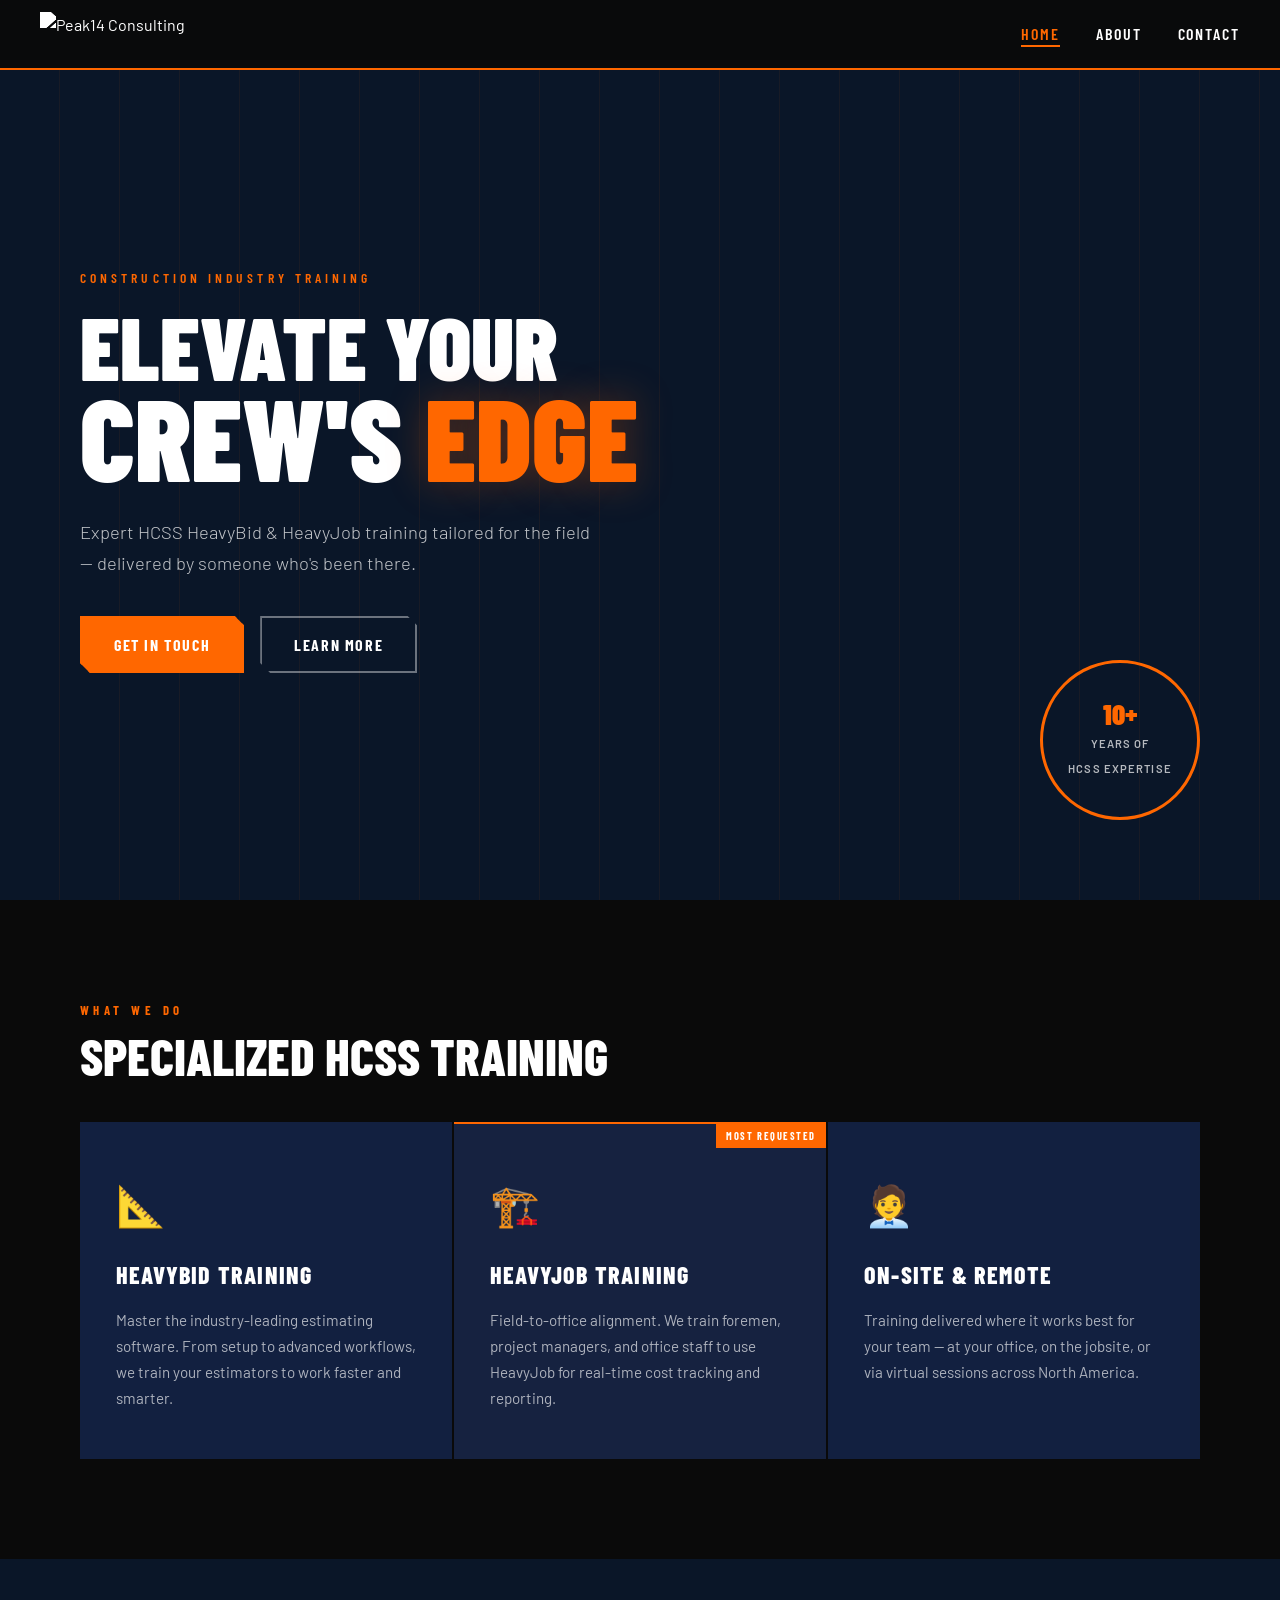
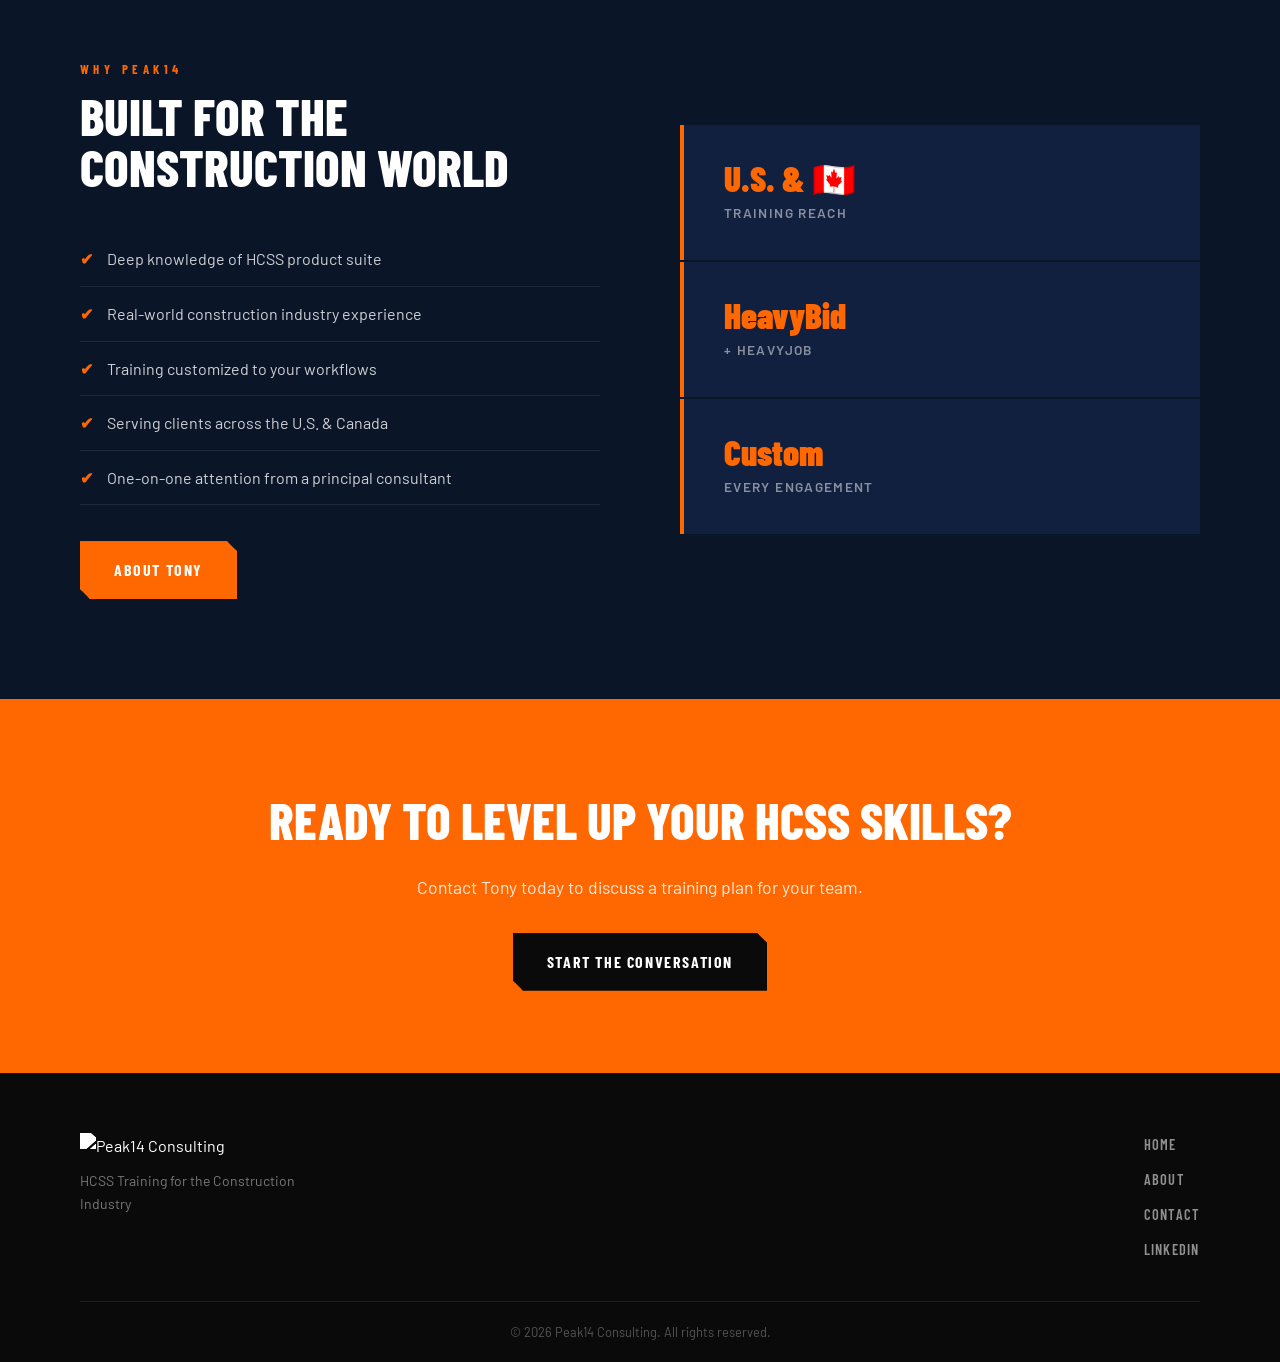
==== index.html @ 45404e65 "Add files via upload" ====
<!DOCTYPE html>
<html lang="en">
<head>
  <meta charset="UTF-8" />
  <meta name="viewport" content="width=device-width, initial-scale=1.0"/>
  <title>Peak14 Consulting | HCSS Training Specialists</title>
  <link rel="stylesheet" href="style.css" />
  <link href="https://fonts.googleapis.com/css2?family=Barlow+Condensed:wght@400;600;700;800;900&family=Barlow:wght@300;400;500;600&display=swap" rel="stylesheet"/>
</head>
<body>

  <!-- NAV -->
  <nav class="navbar">
    <a href="index.html" class="nav-logo">
      <img src="Peak14_logo.png" alt="Peak14 Consulting" class="logo-img" />
    </a>
    <ul class="nav-links">
      <li><a href="index.html" class="active">Home</a></li>
      <li><a href="about.html">About</a></li>
      <li><a href="contact.html">Contact</a></li>
    </ul>
    <button class="hamburger" id="hamburger" aria-label="Menu">
      <span></span><span></span><span></span>
    </button>
  </nav>

  <!-- HERO -->
  <section class="hero">
    <div class="hero-bg-lines"></div>
    <div class="hero-content">
      <div class="hero-eyebrow">Construction Industry Training</div>
      <h1 class="hero-title">
        <span class="line1">ELEVATE YOUR</span>
        <span class="line2">CREW'S <em>EDGE</em></span>
      </h1>
      <p class="hero-sub">Expert HCSS HeavyBid &amp; HeavyJob training tailored for the field — delivered by someone who's been there.</p>
      <div class="hero-cta-row">
        <a href="contact.html" class="btn-primary">Get in Touch</a>
        <a href="about.html" class="btn-ghost">Learn More</a>
      </div>
    </div>
    <div class="hero-badge">
      <div class="badge-inner">
        <span class="badge-num">10+</span>
        <span class="badge-label">Years of<br>HCSS Expertise</span>
      </div>
    </div>
  </section>

  <!-- SERVICES -->
  <section class="services">
    <div class="section-label">What We Do</div>
    <h2 class="section-title">Specialized HCSS Training</h2>
    <div class="services-grid">
      <div class="service-card">
        <div class="service-icon">📐</div>
        <h3>HeavyBid Training</h3>
        <p>Master the industry-leading estimating software. From setup to advanced workflows, we train your estimators to work faster and smarter.</p>
      </div>
      <div class="service-card featured">
        <div class="service-icon">🏗️</div>
        <h3>HeavyJob Training</h3>
        <p>Field-to-office alignment. We train foremen, project managers, and office staff to use HeavyJob for real-time cost tracking and reporting.</p>
      </div>
      <div class="service-card">
        <div class="service-icon">🧑‍💼</div>
        <h3>On-Site &amp; Remote</h3>
        <p>Training delivered where it works best for your team — at your office, on the jobsite, or via virtual sessions across North America.</p>
      </div>
    </div>
  </section>

  <!-- WHY -->
  <section class="why">
    <div class="why-left">
      <div class="section-label">Why Peak14</div>
      <h2 class="section-title">Built for the<br>Construction World</h2>
      <ul class="why-list">
        <li><span class="check">✔</span> Deep knowledge of HCSS product suite</li>
        <li><span class="check">✔</span> Real-world construction industry experience</li>
        <li><span class="check">✔</span> Training customized to your workflows</li>
        <li><span class="check">✔</span> Serving clients across the U.S. &amp; Canada</li>
        <li><span class="check">✔</span> One-on-one attention from a principal consultant</li>
      </ul>
      <a href="about.html" class="btn-primary">About Tony</a>
    </div>
    <div class="why-right">
      <div class="stat-block">
        <div class="stat-num">U.S. &amp; 🇨🇦</div>
        <div class="stat-label">Training Reach</div>
      </div>
      <div class="stat-block">
        <div class="stat-num">HeavyBid</div>
        <div class="stat-label">+ HeavyJob</div>
      </div>
      <div class="stat-block">
        <div class="stat-num">Custom</div>
        <div class="stat-label">Every Engagement</div>
      </div>
    </div>
  </section>

  <!-- CTA BANNER -->
  <section class="cta-banner">
    <h2>Ready to level up your HCSS skills?</h2>
    <p>Contact Tony today to discuss a training plan for your team.</p>
    <a href="contact.html" class="btn-primary">Start the Conversation</a>
  </section>

  <!-- FOOTER -->
  <footer class="footer">
    <div class="footer-inner">
      <div class="footer-brand">
        <img src="Peak14_logo.png" alt="Peak14 Consulting" class="logo-img footer-logo" />
        <p>HCSS Training for the Construction Industry</p>
      </div>
      <div class="footer-links">
        <a href="index.html">Home</a>
        <a href="about.html">About</a>
        <a href="contact.html">Contact</a>
        <a href="https://www.linkedin.com/in/" target="_blank">LinkedIn</a>
      </div>
    </div>
    <div class="footer-bottom">© 2026 Peak14 Consulting. All rights reserved.</div>
  </footer>

  <script src="nav.js"></script>
</body>
</html>
---- style.css ----
/* ===========================
   PEAK14 CONSULTING — STYLES
   Colors: Black, #FF6700 (orange), Navy #0A1628
   =========================== */

:root {
  --black: #0A0A0A;
  --navy: #0A1628;
  --navy-mid: #122040;
  --orange: #FF6700;
  --orange-dark: #CC5200;
  --orange-light: #FF8533;
  --white: #FFFFFF;
  --gray-light: #F4F4F4;
  --gray-mid: #888;
  --gray-border: #222;
  --font-display: 'Barlow Condensed', sans-serif;
  --font-body: 'Barlow', sans-serif;
}

*, *::before, *::after { box-sizing: border-box; margin: 0; padding: 0; }

html { scroll-behavior: smooth; }

body {
  font-family: var(--font-body);
  background: var(--black);
  color: var(--white);
  line-height: 1.6;
  overflow-x: hidden;
}

/* ===== NAVBAR ===== */
.navbar {
  position: fixed;
  top: 0; left: 0; right: 0;
  z-index: 1000;
  display: flex;
  align-items: center;
  justify-content: space-between;
  padding: 0 40px;
  height: 70px;
  background: rgba(10,10,10,0.95);
  border-bottom: 2px solid var(--orange);
  backdrop-filter: blur(8px);
}

.nav-logo { display: flex; align-items: center; text-decoration: none; }

.logo-img {
  height: 44px;
  width: auto;
  filter: brightness(0) invert(1);
  /* If logo has color, remove filter above */
}

.nav-links {
  display: flex;
  gap: 36px;
  list-style: none;
}

.nav-links a {
  font-family: var(--font-display);
  font-size: 1rem;
  font-weight: 600;
  letter-spacing: 0.12em;
  text-transform: uppercase;
  color: var(--white);
  text-decoration: none;
  position: relative;
  padding-bottom: 4px;
  transition: color 0.2s;
}

.nav-links a::after {
  content: '';
  position: absolute;
  bottom: 0; left: 0;
  width: 0; height: 2px;
  background: var(--orange);
  transition: width 0.3s;
}

.nav-links a:hover, .nav-links a.active { color: var(--orange); }
.nav-links a:hover::after, .nav-links a.active::after { width: 100%; }

.hamburger {
  display: none;
  flex-direction: column;
  gap: 5px;
  background: none;
  border: none;
  cursor: pointer;
  padding: 8px;
}
.hamburger span {
  display: block;
  width: 26px; height: 2px;
  background: var(--white);
  transition: all 0.3s;
}

/* ===== BUTTONS ===== */
.btn-primary {
  display: inline-block;
  padding: 14px 32px;
  background: var(--orange);
  color: var(--white);
  font-family: var(--font-display);
  font-size: 1rem;
  font-weight: 700;
  letter-spacing: 0.1em;
  text-transform: uppercase;
  text-decoration: none;
  border: 2px solid var(--orange);
  cursor: pointer;
  transition: background 0.2s, color 0.2s, transform 0.15s;
  clip-path: polygon(0 0, calc(100% - 10px) 0, 100% 10px, 100% 100%, 10px 100%, 0 calc(100% - 10px));
}
.btn-primary:hover {
  background: var(--orange-dark);
  border-color: var(--orange-dark);
  transform: translateY(-2px);
}

.btn-ghost {
  display: inline-block;
  padding: 14px 32px;
  background: transparent;
  color: var(--white);
  font-family: var(--font-display);
  font-size: 1rem;
  font-weight: 700;
  letter-spacing: 0.1em;
  text-transform: uppercase;
  text-decoration: none;
  border: 2px solid rgba(255,255,255,0.4);
  cursor: pointer;
  transition: border-color 0.2s, color 0.2s;
  clip-path: polygon(0 0, calc(100% - 10px) 0, 100% 10px, 100% 100%, 10px 100%, 0 calc(100% - 10px));
}
.btn-ghost:hover { border-color: var(--orange); color: var(--orange); }

.btn-sm { padding: 9px 20px; font-size: 0.85rem; }
.btn-full { width: 100%; text-align: center; }

/* ===== HERO ===== */
.hero {
  min-height: 100vh;
  background: var(--navy);
  position: relative;
  display: flex;
  align-items: center;
  padding: 120px 80px 80px;
  overflow: hidden;
}

.hero-bg-lines {
  position: absolute;
  inset: 0;
  background-image:
    repeating-linear-gradient(
      90deg,
      transparent,
      transparent 59px,
      rgba(255,103,0,0.06) 59px,
      rgba(255,103,0,0.06) 60px
    );
  pointer-events: none;
}

.hero-content {
  position: relative;
  z-index: 1;
  max-width: 700px;
}

.hero-eyebrow {
  font-family: var(--font-display);
  font-size: 0.85rem;
  font-weight: 600;
  letter-spacing: 0.3em;
  text-transform: uppercase;
  color: var(--orange);
  margin-bottom: 16px;
}

.hero-title {
  font-family: var(--font-display);
  font-weight: 900;
  line-height: 0.9;
  text-transform: uppercase;
  margin-bottom: 28px;
}

.hero-title .line1 {
  display: block;
  font-size: clamp(3.5rem, 7vw, 7rem);
  color: var(--white);
}

.hero-title .line2 {
  display: block;
  font-size: clamp(4rem, 9vw, 9rem);
  color: var(--white);
}

.hero-title em {
  font-style: normal;
  color: var(--orange);
  text-shadow: 0 0 40px rgba(255,103,0,0.3);
}

.hero-sub {
  font-size: 1.15rem;
  font-weight: 300;
  color: rgba(255,255,255,0.75);
  max-width: 520px;
  margin-bottom: 36px;
  line-height: 1.7;
}

.hero-cta-row { display: flex; gap: 16px; flex-wrap: wrap; }

.hero-badge {
  position: absolute;
  right: 80px;
  bottom: 80px;
  width: 160px; height: 160px;
  border: 3px solid var(--orange);
  border-radius: 50%;
  display: flex;
  align-items: center;
  justify-content: center;
  animation: spin-slow 20s linear infinite;
}

.badge-inner {
  text-align: center;
  animation: spin-slow 20s linear reverse infinite;
}

.badge-num {
  display: block;
  font-family: var(--font-display);
  font-size: 1.8rem;
  font-weight: 900;
  color: var(--orange);
  line-height: 1;
}

.badge-label {
  font-size: 0.7rem;
  font-weight: 600;
  letter-spacing: 0.1em;
  text-transform: uppercase;
  color: rgba(255,255,255,0.7);
}

@keyframes spin-slow { from { transform: rotate(0deg); } to { transform: rotate(360deg); } }

/* ===== SECTION SHARED ===== */
.section-label {
  font-family: var(--font-display);
  font-size: 0.8rem;
  font-weight: 700;
  letter-spacing: 0.35em;
  text-transform: uppercase;
  color: var(--orange);
  margin-bottom: 10px;
}

.section-title {
  font-family: var(--font-display);
  font-size: clamp(2.2rem, 4vw, 3.5rem);
  font-weight: 800;
  text-transform: uppercase;
  line-height: 1;
  margin-bottom: 40px;
  color: var(--white);
}

/* ===== SERVICES ===== */
.services {
  padding: 100px 80px;
  background: var(--black);
}

.services-grid {
  display: grid;
  grid-template-columns: repeat(3, 1fr);
  gap: 2px;
  margin-top: 0;
}

.service-card {
  background: var(--navy-mid);
  padding: 48px 36px;
  position: relative;
  border-top: 2px solid transparent;
  transition: border-color 0.3s, background 0.3s;
}
.service-card:hover { border-color: var(--orange); background: #172a4a; }
.service-card.featured { background: #162240; border-top: 2px solid var(--orange); }
.service-card.featured::after {
  content: 'MOST REQUESTED';
  position: absolute;
  top: 0; right: 0;
  background: var(--orange);
  color: var(--white);
  font-family: var(--font-display);
  font-size: 0.65rem;
  font-weight: 700;
  letter-spacing: 0.15em;
  padding: 4px 10px;
}

.service-icon {
  font-size: 2.5rem;
  margin-bottom: 20px;
  display: block;
}

.service-card h3 {
  font-family: var(--font-display);
  font-size: 1.5rem;
  font-weight: 800;
  text-transform: uppercase;
  letter-spacing: 0.05em;
  margin-bottom: 14px;
  color: var(--white);
}

.service-card p {
  font-size: 0.95rem;
  color: rgba(255,255,255,0.65);
  line-height: 1.7;
}

/* ===== WHY ===== */
.why {
  padding: 100px 80px;
  background: var(--navy);
  display: grid;
  grid-template-columns: 1fr 1fr;
  gap: 80px;
  align-items: center;
}

.why-list {
  list-style: none;
  margin-bottom: 36px;
}
.why-list li {
  display: flex;
  align-items: flex-start;
  gap: 14px;
  padding: 14px 0;
  border-bottom: 1px solid rgba(255,255,255,0.08);
  font-size: 1rem;
  color: rgba(255,255,255,0.8);
}
.check { color: var(--orange); font-weight: 700; flex-shrink: 0; }

.why-right {
  display: grid;
  grid-template-columns: 1fr;
  gap: 2px;
}

.stat-block {
  background: var(--navy-mid);
  padding: 36px 40px;
  border-left: 4px solid var(--orange);
  transition: background 0.2s;
}
.stat-block:hover { background: #172a4a; }

.stat-num {
  font-family: var(--font-display);
  font-size: 2.2rem;
  font-weight: 900;
  color: var(--orange);
  line-height: 1;
  margin-bottom: 6px;
}
.stat-label {
  font-size: 0.85rem;
  font-weight: 600;
  text-transform: uppercase;
  letter-spacing: 0.1em;
  color: rgba(255,255,255,0.5);
}

/* ===== CTA BANNER ===== */
.cta-banner {
  background: var(--orange);
  padding: 80px;
  text-align: center;
}
.cta-banner h2 {
  font-family: var(--font-display);
  font-size: clamp(2rem, 4vw, 3.2rem);
  font-weight: 800;
  text-transform: uppercase;
  color: var(--white);
  margin-bottom: 12px;
}
.cta-banner p {
  font-size: 1.1rem;
  color: rgba(255,255,255,0.85);
  margin-bottom: 32px;
}
.cta-banner .btn-primary {
  background: var(--black);
  border-color: var(--black);
  color: var(--white);
}
.cta-banner .btn-primary:hover { background: var(--navy); border-color: var(--navy); }

/* ===== FOOTER ===== */
.footer {
  background: var(--black);
  border-top: 2px solid var(--orange);
  padding: 60px 80px 20px;
}

.footer-inner {
  display: flex;
  justify-content: space-between;
  align-items: flex-start;
  margin-bottom: 40px;
  flex-wrap: wrap;
  gap: 30px;
}

.footer-brand img { margin-bottom: 12px; }
.footer-brand p {
  font-size: 0.875rem;
  color: rgba(255,255,255,0.45);
  max-width: 240px;
}

.footer-logo { height: 36px; }

.footer-links {
  display: flex;
  flex-direction: column;
  gap: 12px;
}
.footer-links a {
  color: rgba(255,255,255,0.55);
  text-decoration: none;
  font-size: 0.9rem;
  font-family: var(--font-display);
  font-weight: 600;
  letter-spacing: 0.08em;
  text-transform: uppercase;
  transition: color 0.2s;
}
.footer-links a:hover { color: var(--orange); }

.footer-bottom {
  border-top: 1px solid rgba(255,255,255,0.08);
  padding-top: 20px;
  text-align: center;
  font-size: 0.8rem;
  color: rgba(255,255,255,0.3);
}

/* ===== PAGE HERO (inner pages) ===== */
.page-hero {
  background: var(--navy);
  padding: 150px 80px 80px;
  position: relative;
  overflow: hidden;
}
.page-hero-content { position: relative; z-index: 1; }
.page-title {
  font-family: var(--font-display);
  font-size: clamp(3rem, 7vw, 6rem);
  font-weight: 900;
  text-transform: uppercase;
  color: var(--white);
  line-height: 0.95;
  margin-bottom: 16px;
}
.page-hero p {
  font-size: 1.1rem;
  color: rgba(255,255,255,0.65);
  max-width: 500px;
}

/* ===== BIO SECTION ===== */
.bio-section {
  padding: 100px 80px;
  background: var(--black);
}

.bio-grid {
  display: grid;
  grid-template-columns: 280px 1fr;
  gap: 80px;
  align-items: start;
}

.bio-photo-placeholder {
  width: 240px; height: 240px;
  background: var(--navy-mid);
  border: 3px solid var(--orange);
  display: flex;
  align-items: center;
  justify-content: center;
  position: relative;
  margin-bottom: 20px;
}
.initials {
  font-family: var(--font-display);
  font-size: 5rem;
  font-weight: 900;
  color: var(--orange);
}
.photo-badge {
  position: absolute;
  bottom: -2px; right: -2px;
  background: var(--orange);
  color: var(--white);
  font-family: var(--font-display);
  font-size: 0.7rem;
  font-weight: 700;
  letter-spacing: 0.15em;
  text-transform: uppercase;
  padding: 5px 12px;
}

.linkedin-btn {
  display: flex;
  align-items: center;
  gap: 8px;
  padding: 12px 20px;
  background: #0077B5;
  color: var(--white);
  font-family: var(--font-display);
  font-size: 0.85rem;
  font-weight: 700;
  letter-spacing: 0.08em;
  text-transform: uppercase;
  text-decoration: none;
  transition: background 0.2s;
}
.linkedin-btn:hover { background: #005f91; }

.bio-text-col h2 {
  font-family: var(--font-display);
  font-size: 2.5rem;
  font-weight: 800;
  text-transform: uppercase;
  margin-bottom: 20px;
  color: var(--white);
}
.bio-text-col p {
  font-size: 1rem;
  color: rgba(255,255,255,0.7);
  line-height: 1.8;
  margin-bottom: 16px;
}

.bio-tags {
  display: flex;
  flex-wrap: wrap;
  gap: 10px;
  margin-top: 28px;
}
.tag {
  font-family: var(--font-display);
  font-size: 0.8rem;
  font-weight: 700;
  letter-spacing: 0.1em;
  text-transform: uppercase;
  padding: 6px 14px;
  border: 1.5px solid var(--orange);
  color: var(--orange);
}

/* ===== MAP SECTION ===== */
.map-section {
  padding: 80px;
  background: var(--navy);
}

.map-intro {
  font-size: 1rem;
  color: rgba(255,255,255,0.65);
  margin-bottom: 32px;
}

.map-wrapper { position: relative; }

#map-container {
  background: var(--navy-mid);
  border: 1px solid rgba(255,103,0,0.2);
  padding: 16px;
  position: relative;
  margin-bottom: 20px;
}

#training-map {
  width: 100%;
  height: auto;
  display: block;
}

.map-legend {
  display: flex;
  align-items: center;
  gap: 24px;
  margin-bottom: 40px;
  font-size: 0.85rem;
  color: rgba(255,255,255,0.55);
}

.pin-dot {
  display: inline-block;
  width: 12px; height: 12px;
  border-radius: 50%;
  background: var(--orange);
  border: 2px solid var(--white);
  box-shadow: 0 0 6px rgba(255,103,0,0.6);
}

.training-count {
  font-family: var(--font-display);
  font-weight: 600;
  color: var(--orange);
}
.training-count span { font-size: 1.2rem; }

/* MAP TOOLTIP */
.map-tooltip {
  position: absolute;
  background: var(--black);
  border: 2px solid var(--orange);
  padding: 12px 16px;
  min-width: 180px;
  pointer-events: none;
  z-index: 100;
  font-size: 0.85rem;
}
.map-tooltip.hidden { display: none; }
.map-tooltip strong {
  display: block;
  font-family: var(--font-display);
  font-size: 1rem;
  font-weight: 700;
  color: var(--orange);
  margin-bottom: 4px;
}
.map-tooltip span { color: rgba(255,255,255,0.7); display: block; }

/* TRAINING LIST */
.training-list-section { margin-top: 20px; }
.training-list-header {
  display: flex;
  align-items: center;
  justify-content: space-between;
  margin-bottom: 24px;
}
.training-list-header h3 {
  font-family: var(--font-display);
  font-size: 1.6rem;
  font-weight: 800;
  text-transform: uppercase;
  color: var(--white);
}

.add-form {
  background: var(--navy-mid);
  border: 1px solid rgba(255,103,0,0.3);
  border-left: 4px solid var(--orange);
  padding: 28px;
  margin-bottom: 24px;
}
.add-form h4 {
  font-family: var(--font-display);
  font-size: 1.2rem;
  font-weight: 700;
  text-transform: uppercase;
  color: var(--orange);
  margin-bottom: 20px;
}
.add-form.hidden { display: none; }

.form-row {
  display: grid;
  grid-template-columns: repeat(auto-fit, minmax(160px, 1fr));
  gap: 16px;
  margin-bottom: 16px;
}

.form-group { display: flex; flex-direction: column; gap: 6px; }
.form-group label {
  font-family: var(--font-display);
  font-size: 0.8rem;
  font-weight: 700;
  letter-spacing: 0.1em;
  text-transform: uppercase;
  color: rgba(255,255,255,0.5);
}
.form-group input,
.form-group select,
.form-group textarea {
  background: rgba(10,10,10,0.5);
  border: 1px solid rgba(255,255,255,0.15);
  color: var(--white);
  padding: 10px 14px;
  font-family: var(--font-body);
  font-size: 0.95rem;
  transition: border-color 0.2s;
  outline: none;
}
.form-group input:focus,
.form-group select:focus,
.form-group textarea:focus {
  border-color: var(--orange);
}
.form-group select option { background: var(--navy); }

.form-group-wide { grid-column: span 2; }

.form-actions {
  display: flex;
  gap: 12px;
  margin-top: 8px;
}

.training-cards {
  display: grid;
  grid-template-columns: repeat(auto-fill, minmax(260px, 1fr));
  gap: 16px;
}

.training-card {
  background: var(--navy-mid);
  border-top: 3px solid var(--orange);
  padding: 20px 22px;
  position: relative;
  transition: background 0.2s;
}
.training-card:hover { background: #172a4a; }
.training-card-city {
  font-family: var(--font-display);
  font-size: 1.3rem;
  font-weight: 800;
  text-transform: uppercase;
  color: var(--white);
}
.training-card-meta {
  font-size: 0.82rem;
  color: rgba(255,255,255,0.5);
  margin-top: 4px;
}
.training-card-type {
  display: inline-block;
  margin-top: 10px;
  padding: 3px 10px;
  background: rgba(255,103,0,0.15);
  color: var(--orange);
  font-family: var(--font-display);
  font-size: 0.78rem;
  font-weight: 700;
  letter-spacing: 0.1em;
  text-transform: uppercase;
}
.training-card-delete {
  position: absolute;
  top: 12px; right: 12px;
  background: none;
  border: none;
  color: rgba(255,255,255,0.2);
  cursor: pointer;
  font-size: 1rem;
  line-height: 1;
  transition: color 0.2s;
}
.training-card-delete:hover { color: #ff4444; }

/* ===== CONTACT SECTION ===== */
.contact-section {
  padding: 100px 80px;
  background: var(--black);
}
.contact-grid {
  display: grid;
  grid-template-columns: 1fr 1fr;
  gap: 80px;
  align-items: start;
}

.contact-info h2 {
  font-family: var(--font-display);
  font-size: 2.5rem;
  font-weight: 800;
  text-transform: uppercase;
  color: var(--white);
  margin-bottom: 20px;
}
.contact-info > p {
  font-size: 1rem;
  color: rgba(255,255,255,0.65);
  line-height: 1.8;
  margin-bottom: 36px;
}

.contact-items { display: flex; flex-direction: column; gap: 24px; margin-bottom: 36px; }
.contact-item {
  display: flex;
  align-items: flex-start;
  gap: 16px;
}
.contact-icon { font-size: 1.5rem; flex-shrink: 0; }
.contact-item strong { font-weight: 600; font-size: 0.9rem; color: var(--white); }
.contact-link {
  color: var(--orange);
  text-decoration: none;
  font-size: 0.9rem;
  transition: color 0.2s;
}
.contact-link:hover { color: var(--orange-light); }
.contact-item > div { font-size: 0.9rem; color: rgba(255,255,255,0.6); }

.linkedin-cta {
  display: inline-flex;
  align-items: center;
}

.contact-form-card {
  background: var(--navy-mid);
  padding: 44px;
  border-top: 3px solid var(--orange);
}
.contact-form-card h3 {
  font-family: var(--font-display);
  font-size: 1.8rem;
  font-weight: 800;
  text-transform: uppercase;
  color: var(--white);
  margin-bottom: 8px;
}
.form-note {
  font-size: 0.875rem;
  color: rgba(255,255,255,0.5);
  margin-bottom: 28px;
}

.contact-form {
  display: flex;
  flex-direction: column;
  gap: 18px;
}

.form-success {
  text-align: center;
  padding: 60px 20px;
}
.form-success.hidden { display: none; }
.success-icon {
  width: 60px; height: 60px;
  border-radius: 50%;
  background: var(--orange);
  font-size: 1.5rem;
  line-height: 60px;
  margin: 0 auto 20px;
}
.form-success h4 {
  font-family: var(--font-display);
  font-size: 1.8rem;
  text-transform: uppercase;
  margin-bottom: 8px;
}
.form-success p { color: rgba(255,255,255,0.6); }

/* ===== HIDDEN UTIL ===== */
.hidden { display: none !important; }

/* ===== RESPONSIVE ===== */
@media (max-width: 900px) {
  .navbar { padding: 0 24px; }
  .nav-links { display: none; flex-direction: column; position: absolute; top: 70px; left: 0; right: 0; background: var(--black); padding: 20px 24px; border-bottom: 2px solid var(--orange); gap: 16px; }
  .nav-links.open { display: flex; }
  .hamburger { display: flex; }

  .hero { padding: 120px 24px 80px; }
  .hero-badge { display: none; }

  .services { padding: 60px 24px; }
  .services-grid { grid-template-columns: 1fr; }

  .why { padding: 60px 24px; grid-template-columns: 1fr; gap: 40px; }

  .cta-banner { padding: 60px 24px; }

  .footer { padding: 40px 24px 20px; }
  .footer-inner { flex-direction: column; }

  .page-hero { padding: 120px 24px 60px; }

  .bio-section { padding: 60px 24px; }
  .bio-grid { grid-template-columns: 1fr; gap: 40px; }

  .map-section { padding: 60px 24px; }

  .contact-section { padding: 60px 24px; }
  .contact-grid { grid-template-columns: 1fr; gap: 50px; }

  .form-group-wide { grid-column: span 1; }
}
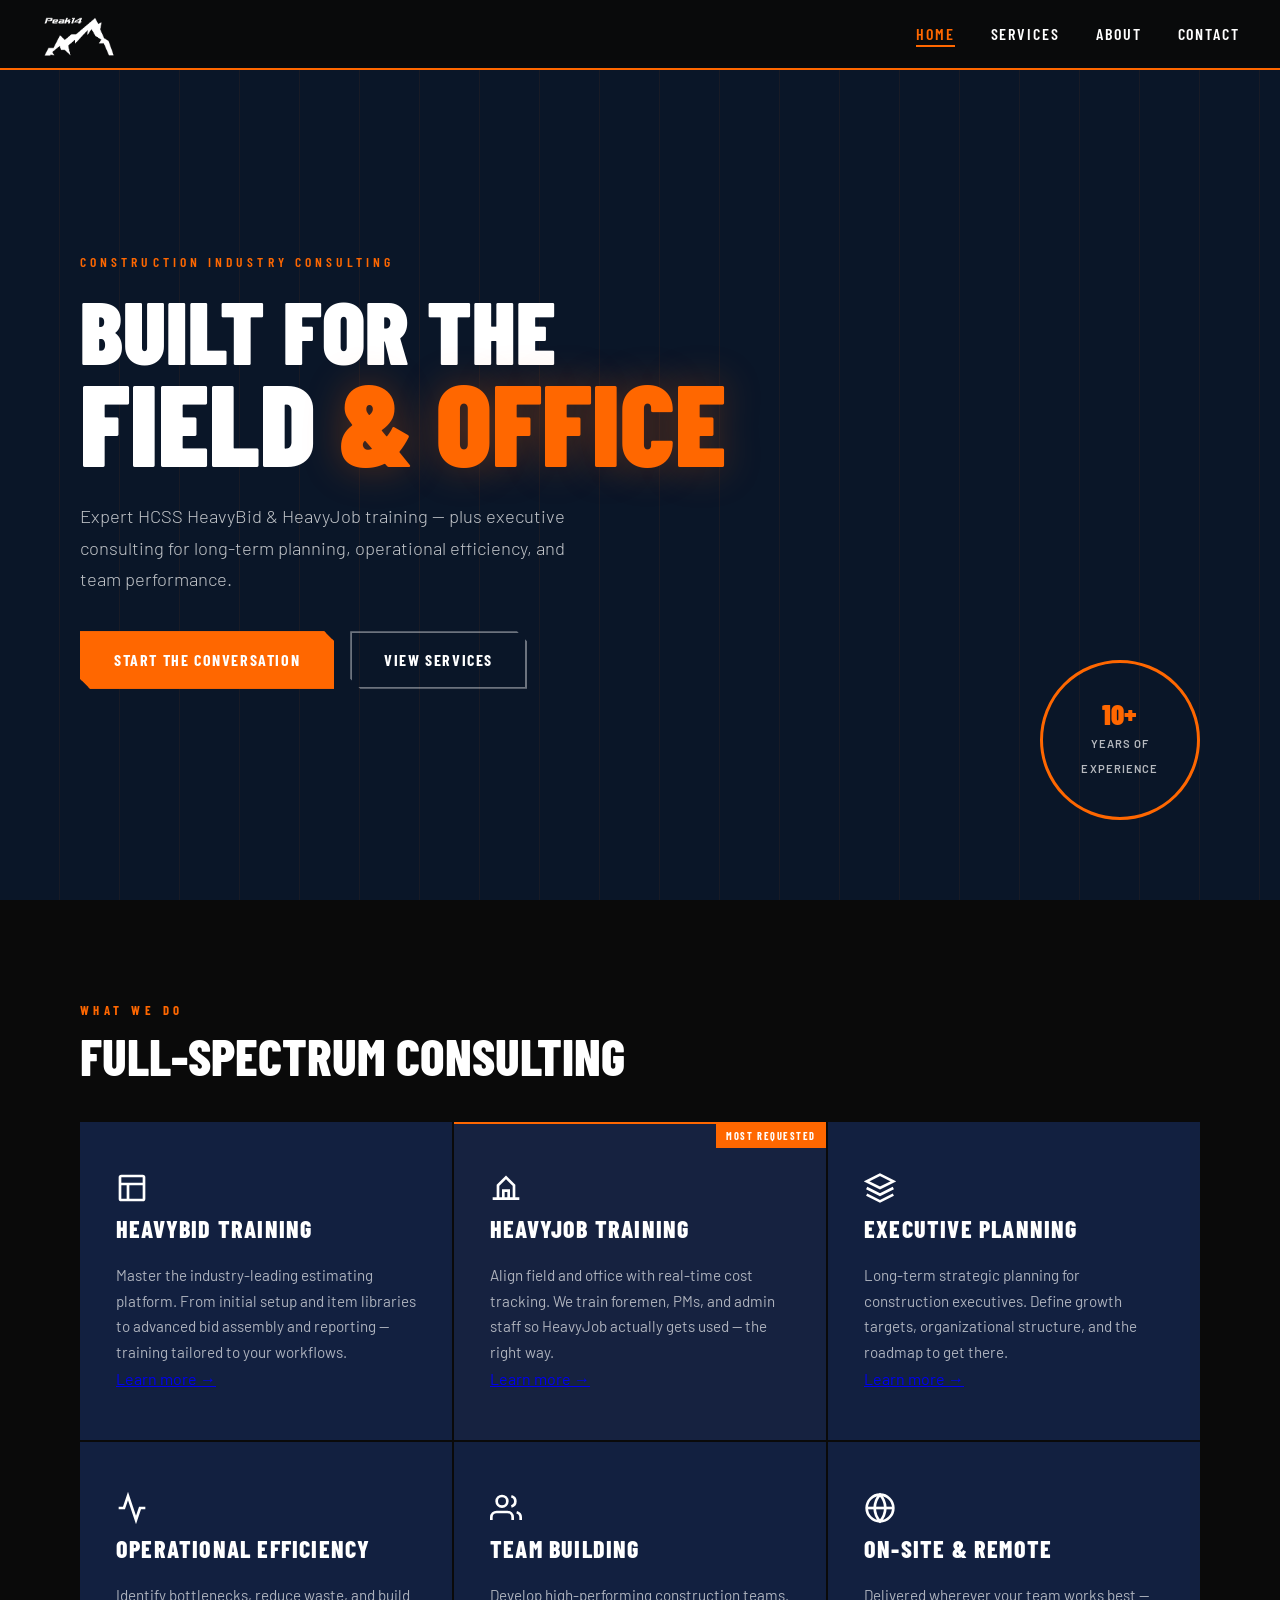
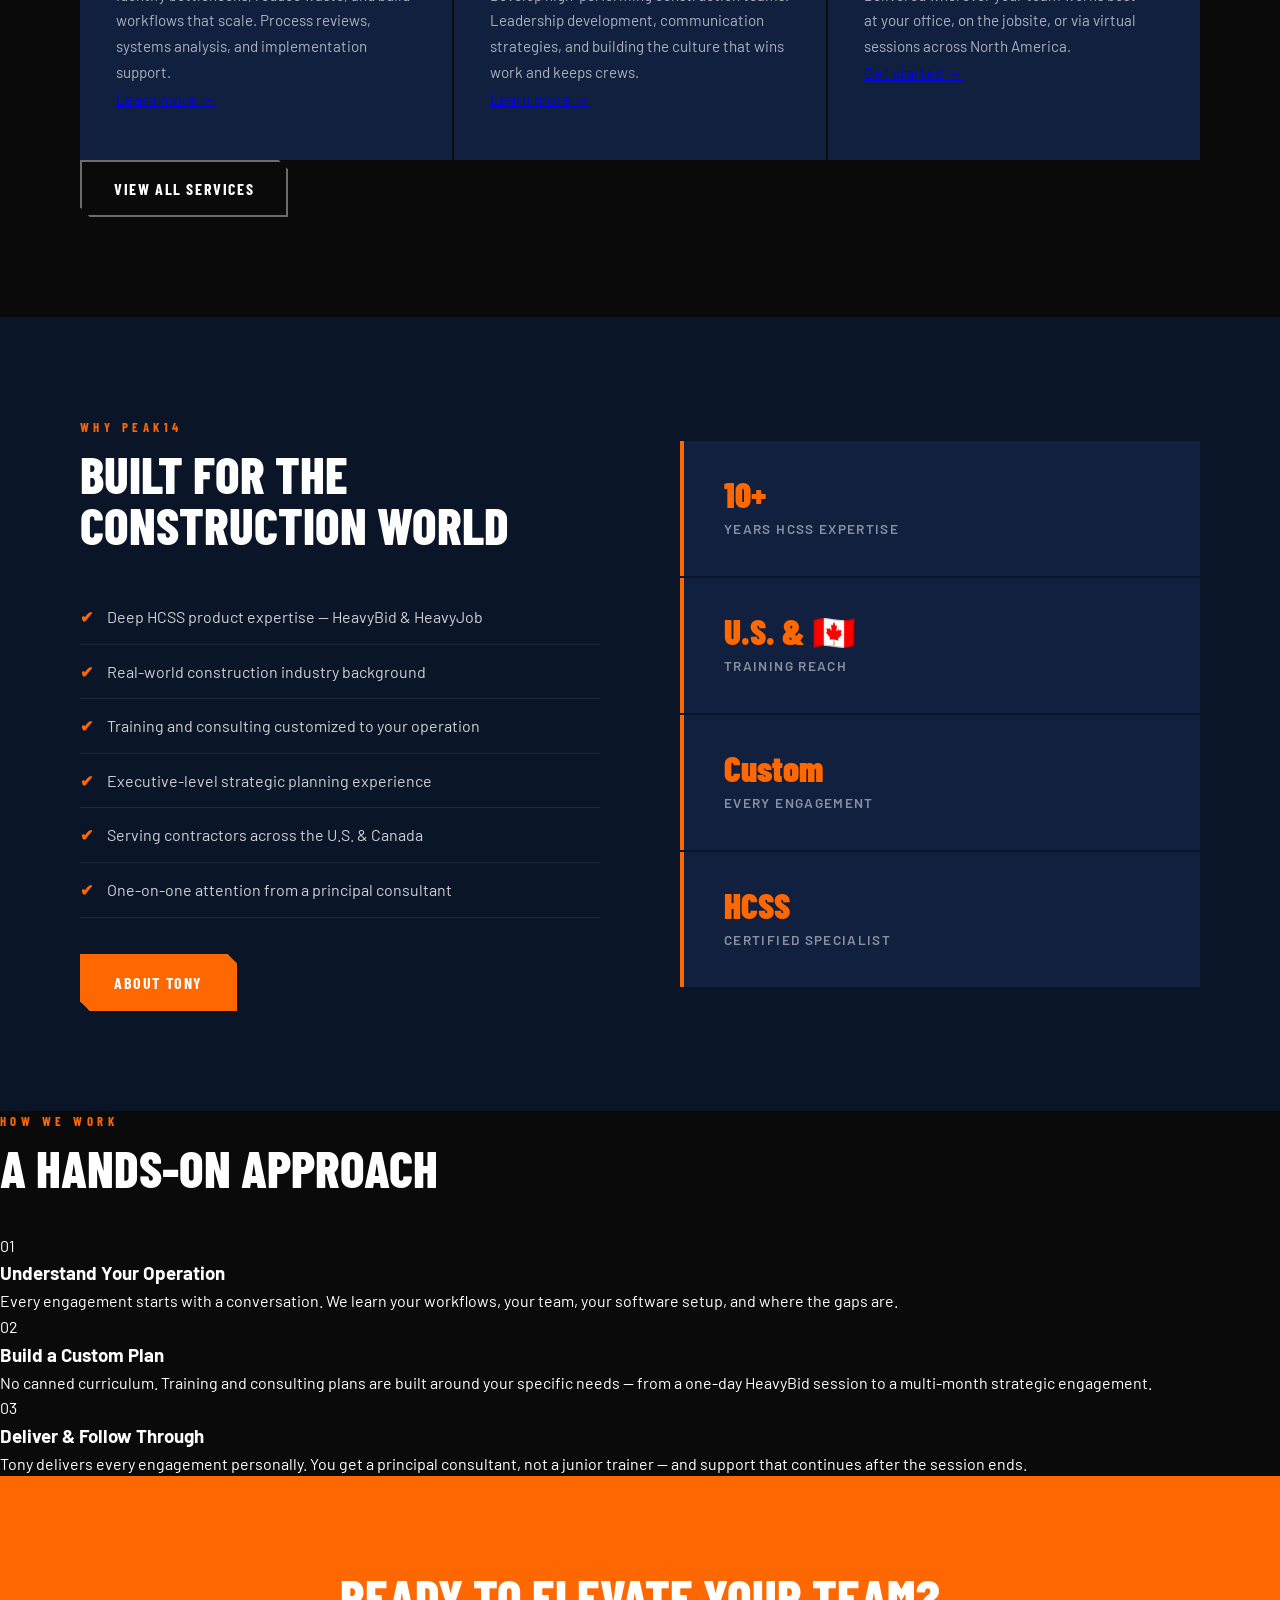
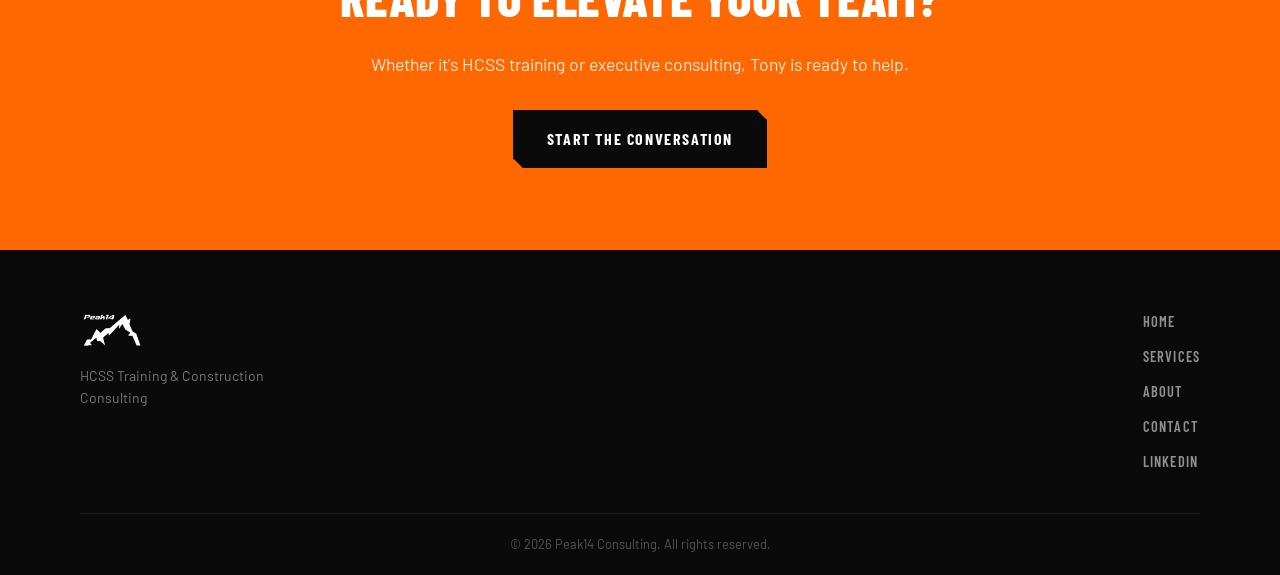
==== commit d3b6e5ca: "Update title and content for consulting services" ====
--- a/index.html
+++ b/index.html
@@ -3,7 +3,7 @@
 <head>
   <meta charset="UTF-8" />
   <meta name="viewport" content="width=device-width, initial-scale=1.0"/>
-  <title>Peak14 Consulting | HCSS Training Specialists</title>
+  <title>Peak14 Consulting | HCSS Training & Construction Consulting</title>
   <link rel="stylesheet" href="style.css" />
   <link href="https://fonts.googleapis.com/css2?family=Barlow+Condensed:wght@400;600;700;800;900&family=Barlow:wght@300;400;500;600&display=swap" rel="stylesheet"/>
 </head>
@@ -16,6 +16,7 @@
     </a>
     <ul class="nav-links">
       <li><a href="index.html" class="active">Home</a></li>
+      <li><a href="services.html">Services</a></li>
       <li><a href="about.html">About</a></li>
       <li><a href="contact.html">Contact</a></li>
     </ul>
@@ -28,82 +29,136 @@
   <section class="hero">
     <div class="hero-bg-lines"></div>
     <div class="hero-content">
-      <div class="hero-eyebrow">Construction Industry Training</div>
+      <div class="hero-eyebrow">Construction Industry Consulting</div>
       <h1 class="hero-title">
-        <span class="line1">ELEVATE YOUR</span>
-        <span class="line2">CREW'S <em>EDGE</em></span>
+        <span class="line1">BUILT FOR THE</span>
+        <span class="line2">FIELD <em>&amp; OFFICE</em></span>
       </h1>
-      <p class="hero-sub">Expert HCSS HeavyBid &amp; HeavyJob training tailored for the field — delivered by someone who's been there.</p>
+      <p class="hero-sub">Expert HCSS HeavyBid &amp; HeavyJob training — plus executive consulting for long-term planning, operational efficiency, and team performance.</p>
       <div class="hero-cta-row">
-        <a href="contact.html" class="btn-primary">Get in Touch</a>
-        <a href="about.html" class="btn-ghost">Learn More</a>
+        <a href="contact.html" class="btn-primary">Start the Conversation</a>
+        <a href="services.html" class="btn-ghost">View Services</a>
       </div>
     </div>
     <div class="hero-badge">
       <div class="badge-inner">
         <span class="badge-num">10+</span>
-        <span class="badge-label">Years of<br>HCSS Expertise</span>
+        <span class="badge-label">Years of<br>Experience</span>
       </div>
     </div>
   </section>
 
-  <!-- SERVICES -->
+  <!-- SERVICES OVERVIEW -->
   <section class="services">
     <div class="section-label">What We Do</div>
-    <h2 class="section-title">Specialized HCSS Training</h2>
-    <div class="services-grid">
+    <h2 class="section-title">Full-Spectrum Consulting</h2>
+    <div class="services-grid services-grid-2x3">
       <div class="service-card">
-        <div class="service-icon">📐</div>
+        <div class="service-icon-wrap"><svg width="32" height="32" viewBox="0 0 24 24" fill="none" stroke="currentColor" stroke-width="2"><rect x="3" y="3" width="18" height="18" rx="1"/><path d="M3 9h18M9 21V9"/></svg></div>
         <h3>HeavyBid Training</h3>
-        <p>Master the industry-leading estimating software. From setup to advanced workflows, we train your estimators to work faster and smarter.</p>
+        <p>Master the industry-leading estimating platform. From initial setup and item libraries to advanced bid assembly and reporting — training tailored to your workflows.</p>
+        <a href="services.html#heavybid" class="card-link">Learn more &rarr;</a>
       </div>
       <div class="service-card featured">
-        <div class="service-icon">🏗️</div>
+        <div class="service-icon-wrap"><svg width="32" height="32" viewBox="0 0 24 24" fill="none" stroke="currentColor" stroke-width="2"><path d="M2 20h20M6 20V10l6-6 6 6v10"/><path d="M10 20v-6h4v6"/></svg></div>
         <h3>HeavyJob Training</h3>
-        <p>Field-to-office alignment. We train foremen, project managers, and office staff to use HeavyJob for real-time cost tracking and reporting.</p>
+        <p>Align field and office with real-time cost tracking. We train foremen, PMs, and admin staff so HeavyJob actually gets used — the right way.</p>
+        <a href="services.html#heavyjob" class="card-link">Learn more &rarr;</a>
       </div>
       <div class="service-card">
-        <div class="service-icon">🧑‍💼</div>
+        <div class="service-icon-wrap"><svg width="32" height="32" viewBox="0 0 24 24" fill="none" stroke="currentColor" stroke-width="2"><path d="M12 2L2 7l10 5 10-5-10-5zM2 17l10 5 10-5M2 12l10 5 10-5"/></svg></div>
+        <h3>Executive Planning</h3>
+        <p>Long-term strategic planning for construction executives. Define growth targets, organizational structure, and the roadmap to get there.</p>
+        <a href="services.html#planning" class="card-link">Learn more &rarr;</a>
+      </div>
+      <div class="service-card">
+        <div class="service-icon-wrap"><svg width="32" height="32" viewBox="0 0 24 24" fill="none" stroke="currentColor" stroke-width="2"><polyline points="22 12 18 12 15 21 9 3 6 12 2 12"/></svg></div>
+        <h3>Operational Efficiency</h3>
+        <p>Identify bottlenecks, reduce waste, and build workflows that scale. Process reviews, systems analysis, and implementation support.</p>
+        <a href="services.html#efficiency" class="card-link">Learn more &rarr;</a>
+      </div>
+      <div class="service-card">
+        <div class="service-icon-wrap"><svg width="32" height="32" viewBox="0 0 24 24" fill="none" stroke="currentColor" stroke-width="2"><path d="M17 21v-2a4 4 0 0 0-4-4H5a4 4 0 0 0-4 4v2"/><circle cx="9" cy="7" r="4"/><path d="M23 21v-2a4 4 0 0 0-3-3.87M16 3.13a4 4 0 0 1 0 7.75"/></svg></div>
+        <h3>Team Building</h3>
+        <p>Develop high-performing construction teams. Leadership development, communication strategies, and building the culture that wins work and keeps crews.</p>
+        <a href="services.html#teams" class="card-link">Learn more &rarr;</a>
+      </div>
+      <div class="service-card">
+        <div class="service-icon-wrap"><svg width="32" height="32" viewBox="0 0 24 24" fill="none" stroke="currentColor" stroke-width="2"><circle cx="12" cy="12" r="10"/><line x1="2" y1="12" x2="22" y2="12"/><path d="M12 2a15.3 15.3 0 0 1 4 10 15.3 15.3 0 0 1-4 10 15.3 15.3 0 0 1-4-10 15.3 15.3 0 0 1 4-10z"/></svg></div>
         <h3>On-Site &amp; Remote</h3>
-        <p>Training delivered where it works best for your team — at your office, on the jobsite, or via virtual sessions across North America.</p>
+        <p>Delivered wherever your team works best — at your office, on the jobsite, or via virtual sessions across North America.</p>
+        <a href="contact.html" class="card-link">Get started &rarr;</a>
       </div>
+    </div>
+    <div class="services-cta">
+      <a href="services.html" class="btn-ghost">View All Services</a>
     </div>
   </section>
 
-  <!-- WHY -->
+  <!-- WHY PEAK14 -->
   <section class="why">
     <div class="why-left">
       <div class="section-label">Why Peak14</div>
       <h2 class="section-title">Built for the<br>Construction World</h2>
       <ul class="why-list">
-        <li><span class="check">✔</span> Deep knowledge of HCSS product suite</li>
-        <li><span class="check">✔</span> Real-world construction industry experience</li>
-        <li><span class="check">✔</span> Training customized to your workflows</li>
-        <li><span class="check">✔</span> Serving clients across the U.S. &amp; Canada</li>
+        <li><span class="check">✔</span> Deep HCSS product expertise — HeavyBid &amp; HeavyJob</li>
+        <li><span class="check">✔</span> Real-world construction industry background</li>
+        <li><span class="check">✔</span> Training and consulting customized to your operation</li>
+        <li><span class="check">✔</span> Executive-level strategic planning experience</li>
+        <li><span class="check">✔</span> Serving contractors across the U.S. &amp; Canada</li>
         <li><span class="check">✔</span> One-on-one attention from a principal consultant</li>
       </ul>
       <a href="about.html" class="btn-primary">About Tony</a>
     </div>
     <div class="why-right">
       <div class="stat-block">
+        <div class="stat-num">10+</div>
+        <div class="stat-label">Years HCSS Expertise</div>
+      </div>
+      <div class="stat-block">
         <div class="stat-num">U.S. &amp; 🇨🇦</div>
         <div class="stat-label">Training Reach</div>
       </div>
       <div class="stat-block">
-        <div class="stat-num">HeavyBid</div>
-        <div class="stat-label">+ HeavyJob</div>
+        <div class="stat-num">Custom</div>
+        <div class="stat-label">Every Engagement</div>
       </div>
       <div class="stat-block">
-        <div class="stat-num">Custom</div>
-        <div class="stat-label">Every Engagement</div>
+        <div class="stat-num">HCSS</div>
+        <div class="stat-label">Certified Specialist</div>
+      </div>
+    </div>
+  </section>
+
+  <!-- APPROACH SECTION -->
+  <section class="approach">
+    <div class="approach-inner">
+      <div class="section-label">How We Work</div>
+      <h2 class="section-title">A Hands-On Approach</h2>
+      <div class="approach-steps">
+        <div class="approach-step">
+          <div class="step-num">01</div>
+          <h3>Understand Your Operation</h3>
+          <p>Every engagement starts with a conversation. We learn your workflows, your team, your software setup, and where the gaps are.</p>
+        </div>
+        <div class="approach-step">
+          <div class="step-num">02</div>
+          <h3>Build a Custom Plan</h3>
+          <p>No canned curriculum. Training and consulting plans are built around your specific needs — from a one-day HeavyBid session to a multi-month strategic engagement.</p>
+        </div>
+        <div class="approach-step">
+          <div class="step-num">03</div>
+          <h3>Deliver &amp; Follow Through</h3>
+          <p>Tony delivers every engagement personally. You get a principal consultant, not a junior trainer — and support that continues after the session ends.</p>
+        </div>
       </div>
     </div>
   </section>
 
   <!-- CTA BANNER -->
   <section class="cta-banner">
-    <h2>Ready to level up your HCSS skills?</h2>
-    <p>Contact Tony today to discuss a training plan for your team.</p>
+    <h2>Ready to elevate your team?</h2>
+    <p>Whether it's HCSS training or executive consulting, Tony is ready to help.</p>
     <a href="contact.html" class="btn-primary">Start the Conversation</a>
   </section>
 
@@ -112,13 +167,14 @@
     <div class="footer-inner">
       <div class="footer-brand">
         <img src="Peak14_logo.png" alt="Peak14 Consulting" class="logo-img footer-logo" />
-        <p>HCSS Training for the Construction Industry</p>
+        <p>HCSS Training &amp; Construction Consulting</p>
       </div>
       <div class="footer-links">
         <a href="index.html">Home</a>
+        <a href="services.html">Services</a>
         <a href="about.html">About</a>
         <a href="contact.html">Contact</a>
-        <a href="https://www.linkedin.com/in/" target="_blank">LinkedIn</a>
+        <a href="https://www.linkedin.com/in/tonydanderson" target="_blank">LinkedIn</a>
       </div>
     </div>
     <div class="footer-bottom">© 2026 Peak14 Consulting. All rights reserved.</div>
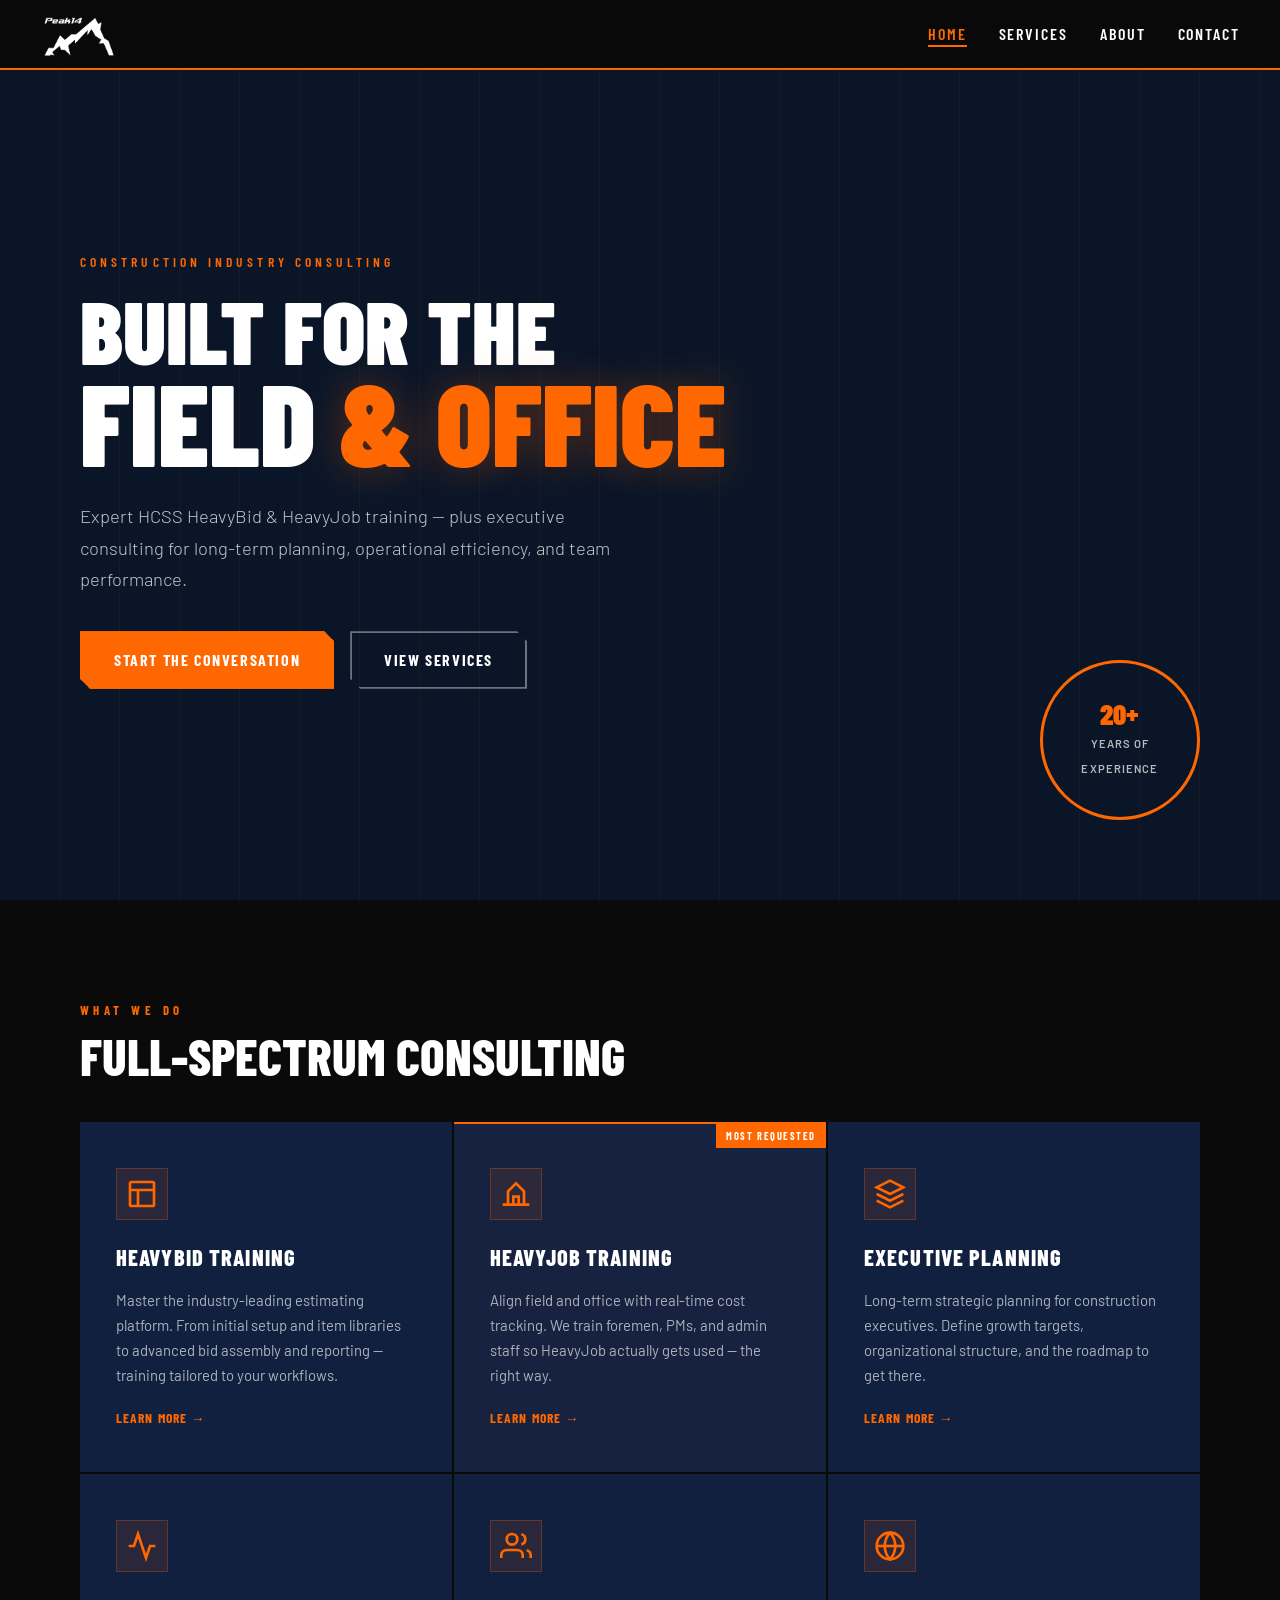
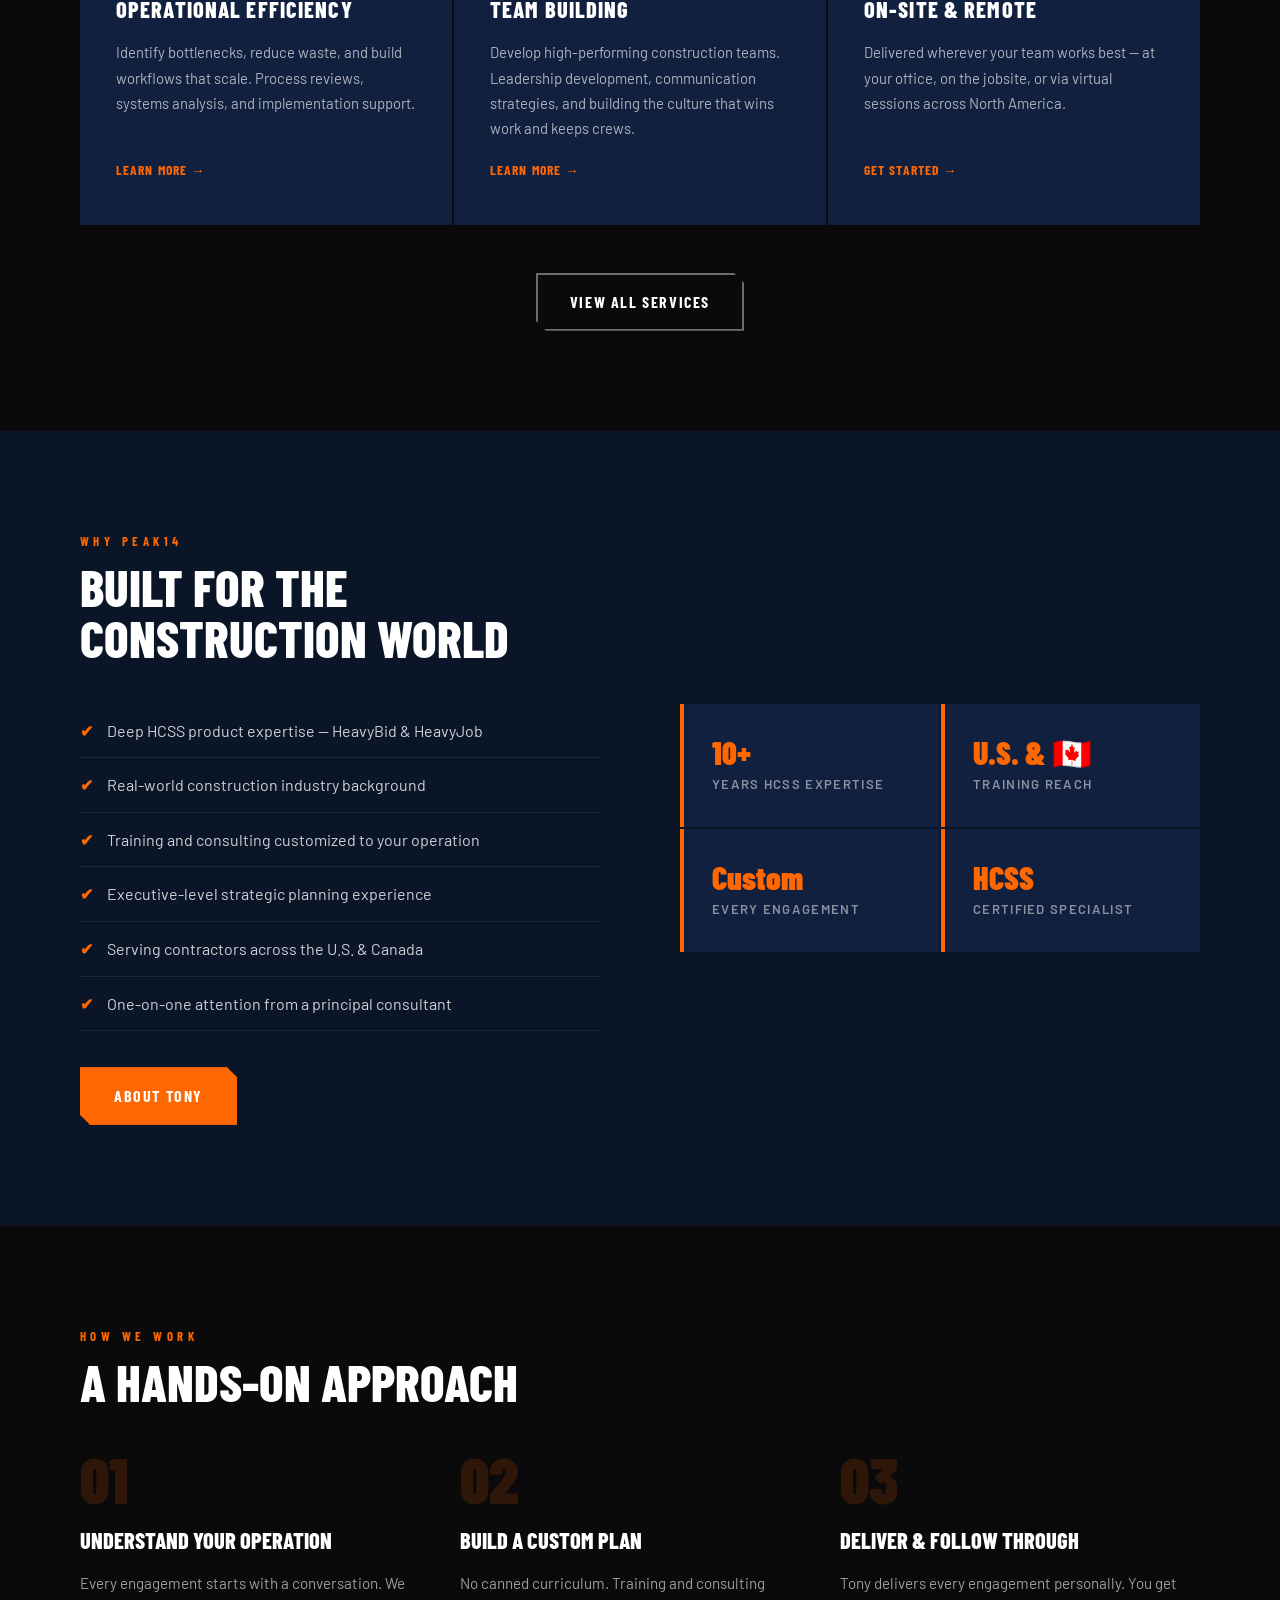
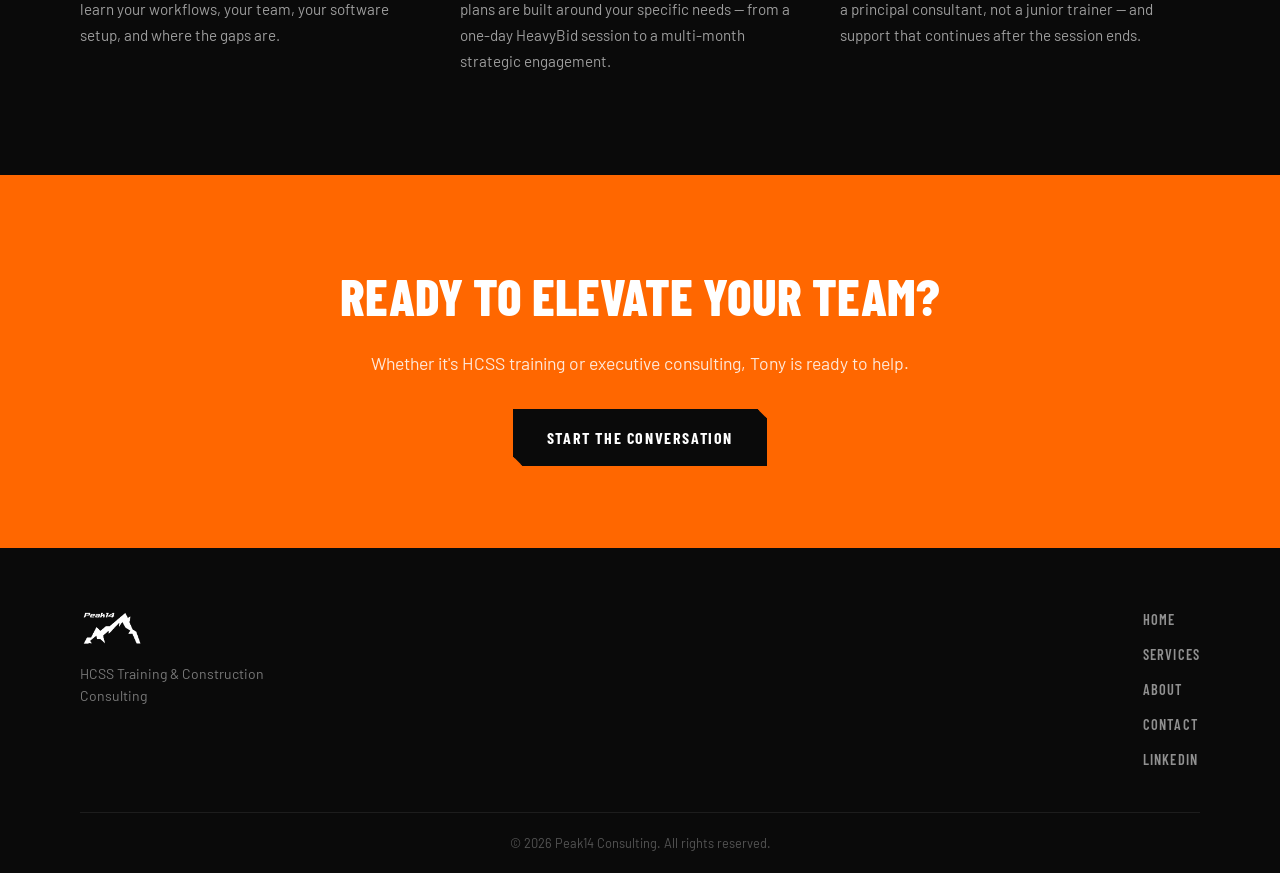
==== commit 0104d48c: "Update badge number from 10 to 20" ====
--- a/index.html
+++ b/index.html
@@ -42,7 +42,7 @@
     </div>
     <div class="hero-badge">
       <div class="badge-inner">
-        <span class="badge-num">10+</span>
+        <span class="badge-num">20+</span>
         <span class="badge-label">Years of<br>Experience</span>
       </div>
     </div>
--- a/style.css
+++ b/style.css
@@ -40,7 +40,7 @@
   justify-content: space-between;
   padding: 0 40px;
   height: 70px;
-  background: rgba(10,10,10,0.95);
+  background: rgba(10,10,10,0.97);
   border-bottom: 2px solid var(--orange);
   backdrop-filter: blur(8px);
 }
@@ -51,12 +51,11 @@
   height: 44px;
   width: auto;
   filter: brightness(0) invert(1);
-  /* If logo has color, remove filter above */
 }
 
 .nav-links {
   display: flex;
-  gap: 36px;
+  gap: 32px;
   list-style: none;
 }
 
@@ -173,7 +172,7 @@
 .hero-content {
   position: relative;
   z-index: 1;
-  max-width: 700px;
+  max-width: 720px;
 }
 
 .hero-eyebrow {
@@ -216,7 +215,7 @@
   font-size: 1.15rem;
   font-weight: 300;
   color: rgba(255,255,255,0.75);
-  max-width: 520px;
+  max-width: 560px;
   margin-bottom: 36px;
   line-height: 1.7;
 }
@@ -291,15 +290,20 @@
   display: grid;
   grid-template-columns: repeat(3, 1fr);
   gap: 2px;
-  margin-top: 0;
+}
+
+.services-grid-2x3 {
+  grid-template-columns: repeat(3, 1fr);
 }
 
 .service-card {
   background: var(--navy-mid);
-  padding: 48px 36px;
+  padding: 44px 36px;
   position: relative;
   border-top: 2px solid transparent;
   transition: border-color 0.3s, background 0.3s;
+  display: flex;
+  flex-direction: column;
 }
 .service-card:hover { border-color: var(--orange); background: #172a4a; }
 .service-card.featured { background: #162240; border-top: 2px solid var(--orange); }
@@ -316,26 +320,52 @@
   padding: 4px 10px;
 }
 
-.service-icon {
-  font-size: 2.5rem;
+.service-icon-wrap {
+  width: 52px; height: 52px;
+  display: flex;
+  align-items: center;
+  justify-content: center;
+  background: rgba(255,103,0,0.1);
+  border: 1px solid rgba(255,103,0,0.25);
   margin-bottom: 20px;
-  display: block;
+  color: var(--orange);
+  flex-shrink: 0;
 }
 
 .service-card h3 {
   font-family: var(--font-display);
-  font-size: 1.5rem;
+  font-size: 1.4rem;
   font-weight: 800;
   text-transform: uppercase;
   letter-spacing: 0.05em;
-  margin-bottom: 14px;
+  margin-bottom: 12px;
   color: var(--white);
 }
 
 .service-card p {
-  font-size: 0.95rem;
+  font-size: 0.93rem;
   color: rgba(255,255,255,0.65);
   line-height: 1.7;
+  flex: 1;
+}
+
+.card-link {
+  display: inline-block;
+  margin-top: 18px;
+  font-family: var(--font-display);
+  font-size: 0.85rem;
+  font-weight: 700;
+  letter-spacing: 0.08em;
+  text-transform: uppercase;
+  color: var(--orange);
+  text-decoration: none;
+  transition: color 0.2s;
+}
+.card-link:hover { color: var(--orange-light); }
+
+.services-cta {
+  margin-top: 48px;
+  text-align: center;
 }
 
 /* ===== WHY ===== */
@@ -365,13 +395,13 @@
 
 .why-right {
   display: grid;
-  grid-template-columns: 1fr;
+  grid-template-columns: 1fr 1fr;
   gap: 2px;
 }
 
 .stat-block {
   background: var(--navy-mid);
-  padding: 36px 40px;
+  padding: 32px 28px;
   border-left: 4px solid var(--orange);
   transition: background 0.2s;
 }
@@ -379,18 +409,62 @@
 
 .stat-num {
   font-family: var(--font-display);
-  font-size: 2.2rem;
+  font-size: 2rem;
   font-weight: 900;
   color: var(--orange);
   line-height: 1;
   margin-bottom: 6px;
 }
 .stat-label {
-  font-size: 0.85rem;
+  font-size: 0.82rem;
   font-weight: 600;
   text-transform: uppercase;
   letter-spacing: 0.1em;
   color: rgba(255,255,255,0.5);
+}
+
+/* ===== APPROACH ===== */
+.approach {
+  background: var(--black);
+  padding: 100px 80px;
+  border-top: 1px solid rgba(255,255,255,0.06);
+}
+.approach-inner { max-width: 1100px; }
+
+.approach-steps {
+  display: grid;
+  grid-template-columns: repeat(3, 1fr);
+  gap: 40px;
+  margin-top: 0;
+}
+
+.approach-step {
+  position: relative;
+  padding-left: 0;
+}
+
+.step-num {
+  font-family: var(--font-display);
+  font-size: 4rem;
+  font-weight: 900;
+  color: rgba(255,103,0,0.15);
+  line-height: 1;
+  margin-bottom: 12px;
+}
+
+.approach-step h3 {
+  font-family: var(--font-display);
+  font-size: 1.4rem;
+  font-weight: 800;
+  text-transform: uppercase;
+  color: var(--white);
+  margin-bottom: 12px;
+}
+
+.approach-step p {
+  font-size: 0.95rem;
+  color: rgba(255,255,255,0.6);
+  line-height: 1.7;
 }
 
 /* ===== CTA BANNER ===== */
@@ -489,7 +563,117 @@
 .page-hero p {
   font-size: 1.1rem;
   color: rgba(255,255,255,0.65);
-  max-width: 500px;
+  max-width: 540px;
+}
+
+/* ===== SERVICES PAGE ===== */
+.svc-section {
+  padding: 80px 80px;
+  background: var(--black);
+}
+.svc-section.svc-alt {
+  background: var(--navy);
+}
+.svc-section-inner {
+  display: grid;
+  grid-template-columns: 300px 1fr;
+  gap: 80px;
+  align-items: start;
+  max-width: 1200px;
+}
+.svc-label-col { padding-top: 4px; }
+.svc-heading {
+  font-family: var(--font-display);
+  font-size: clamp(2.4rem, 4vw, 3.6rem);
+  font-weight: 900;
+  text-transform: uppercase;
+  color: var(--white);
+  line-height: 0.95;
+  margin: 12px 0 20px;
+}
+.svc-tag-row {
+  display: flex;
+  flex-wrap: wrap;
+  gap: 8px;
+}
+.svc-lead {
+  font-size: 1.15rem;
+  color: rgba(255,255,255,0.85);
+  line-height: 1.7;
+  margin-bottom: 18px;
+  font-weight: 500;
+}
+.svc-detail-col > p {
+  font-size: 0.98rem;
+  color: rgba(255,255,255,0.65);
+  line-height: 1.8;
+  margin-bottom: 14px;
+}
+.svc-bullets {
+  margin: 28px 0;
+  background: rgba(10,22,40,0.6);
+  border-left: 3px solid var(--orange);
+  padding: 24px 28px;
+}
+.svc-bullets h4 {
+  font-family: var(--font-display);
+  font-size: 0.8rem;
+  font-weight: 700;
+  letter-spacing: 0.25em;
+  text-transform: uppercase;
+  color: var(--orange);
+  margin-bottom: 14px;
+}
+.svc-bullets ul {
+  list-style: none;
+  display: flex;
+  flex-direction: column;
+  gap: 8px;
+}
+.svc-bullets li {
+  font-size: 0.93rem;
+  color: rgba(255,255,255,0.75);
+  padding-left: 16px;
+  position: relative;
+}
+.svc-bullets li::before {
+  content: '—';
+  position: absolute;
+  left: 0;
+  color: var(--orange);
+  font-weight: 700;
+}
+.svc-formats {
+  display: flex;
+  flex-wrap: wrap;
+  gap: 8px;
+}
+.format-pill {
+  font-family: var(--font-display);
+  font-size: 0.78rem;
+  font-weight: 700;
+  letter-spacing: 0.08em;
+  text-transform: uppercase;
+  padding: 5px 12px;
+  background: rgba(255,103,0,0.1);
+  border: 1px solid rgba(255,103,0,0.3);
+  color: rgba(255,255,255,0.7);
+}
+.svc-divider {
+  height: 1px;
+  background: rgba(255,255,255,0.06);
+}
+.svc-section-header {
+  padding: 80px 80px 40px;
+  background: var(--black);
+  border-top: 1px solid rgba(255,255,255,0.06);
+}
+.svc-section-intro {
+  font-size: 1.05rem;
+  color: rgba(255,255,255,0.6);
+  max-width: 600px;
+  line-height: 1.7;
+  margin-top: -24px;
 }
 
 /* ===== BIO SECTION ===== */
@@ -593,6 +777,7 @@
   font-size: 1rem;
   color: rgba(255,255,255,0.65);
   margin-bottom: 32px;
+  max-width: 600px;
 }
 
 .map-wrapper { position: relative; }
@@ -725,6 +910,7 @@
   border-color: var(--orange);
 }
 .form-group select option { background: var(--navy); }
+.form-group select optgroup { background: var(--navy); color: var(--orange); }
 
 .form-group-wide { grid-column: span 2; }
 
@@ -818,7 +1004,16 @@
   align-items: flex-start;
   gap: 16px;
 }
-.contact-icon { font-size: 1.5rem; flex-shrink: 0; }
+.contact-icon {
+  width: 42px; height: 42px;
+  display: flex;
+  align-items: center;
+  justify-content: center;
+  background: rgba(255,103,0,0.1);
+  border: 1px solid rgba(255,103,0,0.25);
+  flex-shrink: 0;
+  color: var(--orange);
+}
 .contact-item strong { font-weight: 600; font-size: 0.9rem; color: var(--white); }
 .contact-link {
   color: var(--orange);
@@ -884,6 +1079,11 @@
 .hidden { display: none !important; }
 
 /* ===== RESPONSIVE ===== */
+@media (max-width: 1024px) {
+  .svc-section-inner { grid-template-columns: 1fr; gap: 32px; }
+  .why-right { grid-template-columns: 1fr 1fr; }
+}
+
 @media (max-width: 900px) {
   .navbar { padding: 0 24px; }
   .nav-links { display: none; flex-direction: column; position: absolute; top: 70px; left: 0; right: 0; background: var(--black); padding: 20px 24px; border-bottom: 2px solid var(--orange); gap: 16px; }
@@ -894,9 +1094,14 @@
   .hero-badge { display: none; }
 
   .services { padding: 60px 24px; }
-  .services-grid { grid-template-columns: 1fr; }
+  .services-grid,
+  .services-grid-2x3 { grid-template-columns: 1fr; }
 
   .why { padding: 60px 24px; grid-template-columns: 1fr; gap: 40px; }
+  .why-right { grid-template-columns: 1fr 1fr; }
+
+  .approach { padding: 60px 24px; }
+  .approach-steps { grid-template-columns: 1fr; gap: 32px; }
 
   .cta-banner { padding: 60px 24px; }
 
@@ -914,4 +1119,7 @@
   .contact-grid { grid-template-columns: 1fr; gap: 50px; }
 
   .form-group-wide { grid-column: span 1; }
-}
+
+  .svc-section { padding: 60px 24px; }
+  .svc-section-header { padding: 60px 24px 32px; }
+}
